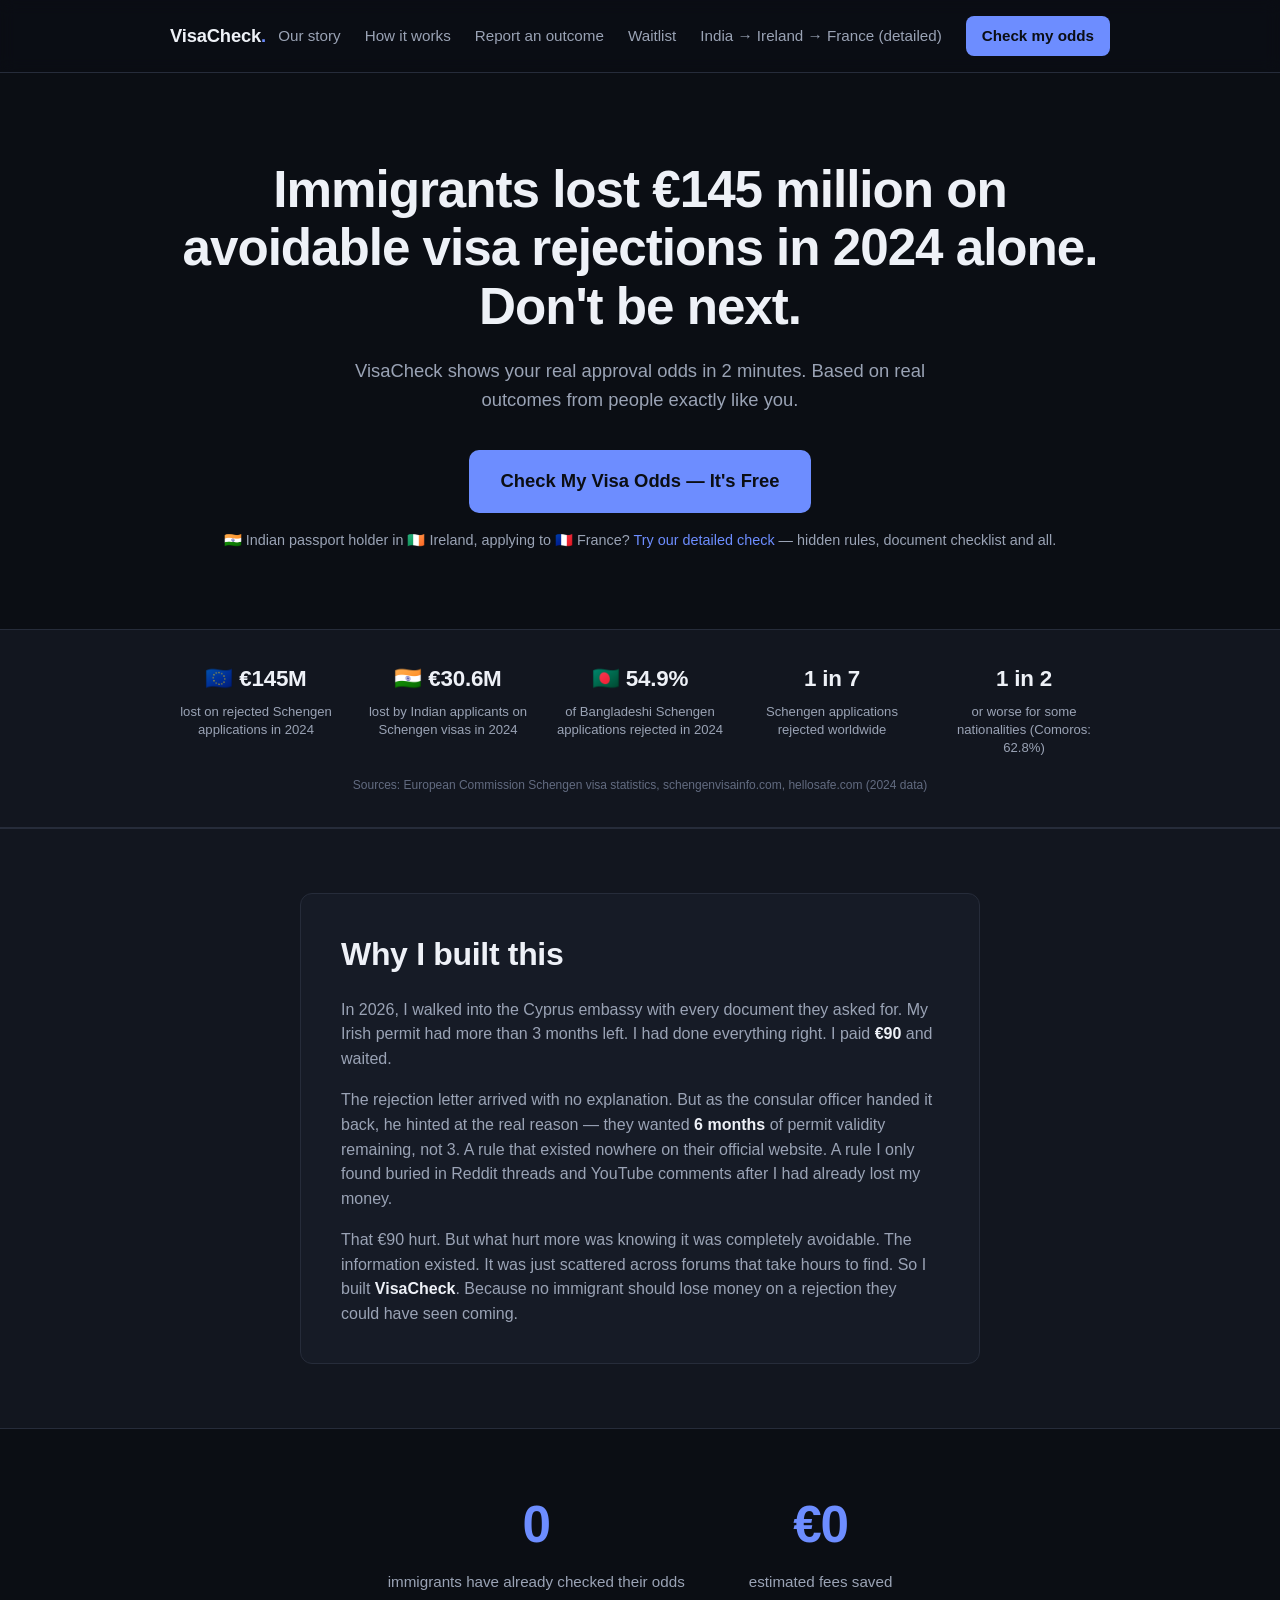
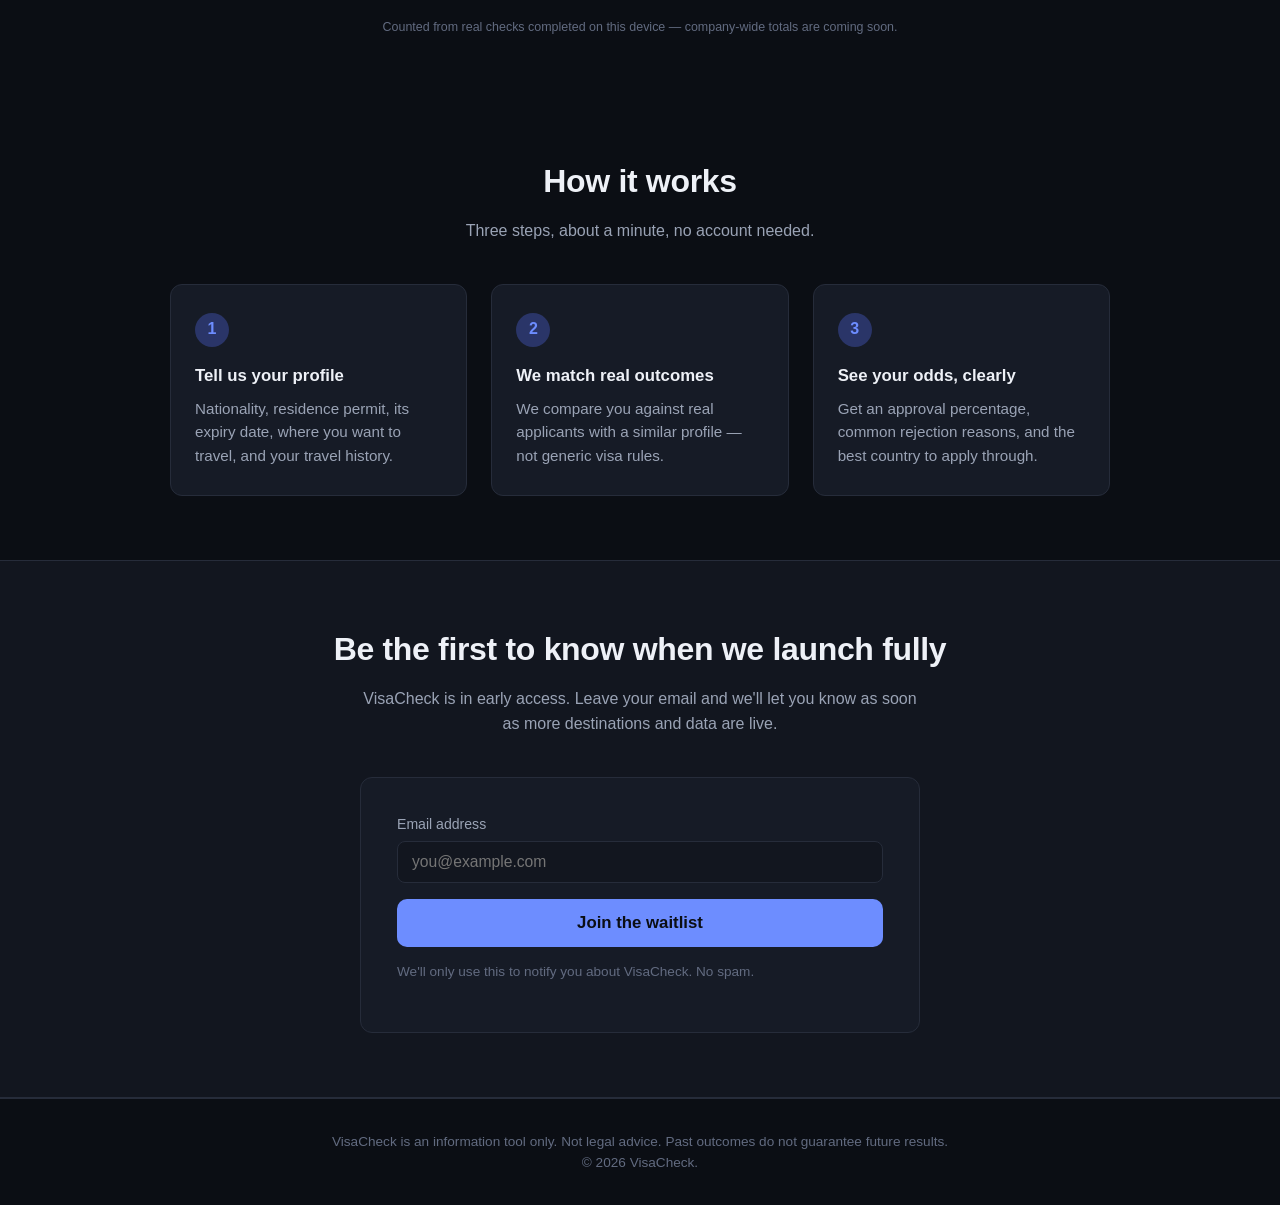
==== index.html @ 18de4dc1 "Initial VisaCheck project Co-Authored-By: Claude Sonnet 4.6 <noreply@anthropic.com>" ====
<!DOCTYPE html>
<html lang="en">
<head>
<meta charset="UTF-8">
<meta name="viewport" content="width=device-width, initial-scale=1.0">
<title>VisaCheck — Know your visa odds before you apply</title>
<meta name="description" content="VisaCheck shows your visa approval odds based on real outcomes from people with a similar profile — before you pay the application fee.">
<link rel="stylesheet" href="css/style.css">
</head>
<body>

<nav class="nav">
  <div class="wrap">
    <a href="index.html" class="brand">VisaCheck<span class="dot">.</span></a>
    <div class="nav-links">
      <a href="#story">Our story</a>
      <a href="#how-it-works">How it works</a>
      <a href="report.html">Report an outcome</a>
      <a href="#waitlist">Waitlist</a>
      <a href="visacheck-v1.html">India → Ireland → France (detailed)</a>
      <a href="check.html" class="btn-nav">Check my odds</a>
    </div>
  </div>
</nav>

<section class="hero">
  <div class="wrap">
    <h1>Immigrants lost €145 million on avoidable visa rejections in 2024 alone.<br>Don't be next.</h1>
    <p class="lede">
      VisaCheck shows your real approval odds in 2 minutes. Based on real outcomes
      from people exactly like you.
    </p>
    <a href="check.html" class="btn-primary btn-large">Check My Visa Odds — It's Free</a>
    <p style="margin-top:16px; font-size:0.9rem; color:var(--text-dim);">
      🇮🇳 Indian passport holder in 🇮🇪 Ireland, applying to 🇫🇷 France?
      <a href="visacheck-v1.html">Try our detailed check</a> — hidden rules, document checklist and all.
    </p>
  </div>
</section>

<section class="stats-bar">
  <div class="wrap">
    <div class="stats-row">
      <div class="stat-item">
        <div class="stat-value">🇪🇺 €145M</div>
        <div class="stat-label">lost on rejected Schengen applications in 2024</div>
      </div>
      <div class="stat-item">
        <div class="stat-value">🇮🇳 €30.6M</div>
        <div class="stat-label">lost by Indian applicants on Schengen visas in 2024</div>
      </div>
      <div class="stat-item">
        <div class="stat-value">🇧🇩 54.9%</div>
        <div class="stat-label">of Bangladeshi Schengen applications rejected in 2024</div>
      </div>
      <div class="stat-item">
        <div class="stat-value">1 in 7</div>
        <div class="stat-label">Schengen applications rejected worldwide</div>
      </div>
      <div class="stat-item">
        <div class="stat-value">1 in 2</div>
        <div class="stat-label">or worse for some nationalities (Comoros: 62.8%)</div>
      </div>
    </div>
    <p class="stats-source">Sources: European Commission Schengen visa statistics, schengenvisainfo.com, hellosafe.com (2024 data)</p>
  </div>
</section>

<section class="alt" id="story">
  <div class="wrap">
    <div class="story">
      <h2>Why I built this</h2>
      <p>
        In 2026, I walked into the Cyprus embassy with every document they asked for.
        My Irish permit had more than 3 months left. I had done everything right. I
        paid <span class="highlight">€90</span> and waited.
      </p>
      <p>
        The rejection letter arrived with no explanation. But as the consular officer
        handed it back, he hinted at the real reason — they wanted
        <span class="highlight">6 months</span> of permit validity remaining, not 3.
        A rule that existed nowhere on their official website. A rule I only found
        buried in Reddit threads and YouTube comments after I had already lost my money.
      </p>
      <p>
        That €90 hurt. But what hurt more was knowing it was completely avoidable.
        The information existed. It was just scattered across forums that take hours
        to find. So I built <span class="highlight">VisaCheck</span>. Because no
        immigrant should lose money on a rejection they could have seen coming.
      </p>
    </div>
  </div>
</section>

<section class="counters">
  <div class="wrap">
    <div class="counters-row">
      <div class="counter-item">
        <div class="counter-value" id="counter-checks">0</div>
        <div class="counter-label">immigrants have already checked their odds</div>
      </div>
      <div class="counter-item">
        <div class="counter-value" id="counter-savings">€0</div>
        <div class="counter-label">estimated fees saved</div>
      </div>
    </div>
    <p class="counters-note">Counted from real checks completed on this device — company-wide totals are coming soon.</p>
  </div>
</section>

<section id="how-it-works">
  <div class="wrap">
    <h2>How it works</h2>
    <p class="section-sub">Three steps, about a minute, no account needed.</p>
    <div class="steps">
      <div class="step">
        <div class="num">1</div>
        <h3>Tell us your profile</h3>
        <p>Nationality, residence permit, its expiry date, where you want to travel, and your travel history.</p>
      </div>
      <div class="step">
        <div class="num">2</div>
        <h3>We match real outcomes</h3>
        <p>We compare you against real applicants with a similar profile — not generic visa rules.</p>
      </div>
      <div class="step">
        <div class="num">3</div>
        <h3>See your odds, clearly</h3>
        <p>Get an approval percentage, common rejection reasons, and the best country to apply through.</p>
      </div>
    </div>
  </div>
</section>

<section class="alt" id="waitlist">
  <div class="wrap">
    <h2>Be the first to know when we launch fully</h2>
    <p class="section-sub">
      VisaCheck is in early access. Leave your email and we'll let you know as soon
      as more destinations and data are live.
    </p>
    <div class="waitlist-card">
      <form id="waitlist-form">
        <div class="form-row">
          <label for="wl-email">Email address</label>
          <input type="email" id="wl-email" name="email" required placeholder="you@example.com">
        </div>
        <button type="submit" class="btn-primary" style="width:100%;">Join the waitlist</button>
        <p class="form-note">We'll only use this to notify you about VisaCheck. No spam.</p>
        <div class="form-success" id="wl-success">You're on the list — thanks! We'll be in touch.</div>
        <div class="form-error" id="wl-error">Something went wrong. Please try again in a moment.</div>
      </form>
    </div>
  </div>
</section>

<footer>
  <div class="wrap">
    VisaCheck is an information tool only. Not legal advice. Past outcomes do not guarantee future results.
    <br>© 2026 VisaCheck.
  </div>
</footer>

<script src="js/waitlist.js"></script>
<script src="js/counters.js"></script>
</body>
</html>
---- css/style.css ----
:root {
  --bg: #0b0e14;
  --bg-elevated: #12161f;
  --bg-card: #161b26;
  --border: #262c3a;
  --text: #eef1f7;
  --text-dim: #9aa3b5;
  --text-faint: #626b80;
  --accent: #6d8dff;
  --accent-dim: #2a3568;
  --green: #34d399;
  --green-bg: rgba(52, 211, 153, 0.12);
  --amber: #fbbf24;
  --amber-bg: rgba(251, 191, 36, 0.12);
  --red: #f87171;
  --red-bg: rgba(248, 113, 113, 0.12);
  --deep-red: #ef4444;
  --deep-red-bg: rgba(239, 68, 68, 0.14);
  --orange: #fb923c;
  --orange-bg: rgba(251, 146, 60, 0.14);
  --radius: 12px;
  --max-width: 980px;
}

* { box-sizing: border-box; }

html { scroll-behavior: smooth; }

body {
  margin: 0;
  background: var(--bg);
  color: var(--text);
  font-family: -apple-system, BlinkMacSystemFont, "Segoe UI", Inter, Roboto, Helvetica, Arial, sans-serif;
  line-height: 1.55;
}

a { color: var(--accent); text-decoration: none; }
a:hover { text-decoration: underline; }

img, svg { max-width: 100%; }

.wrap {
  max-width: var(--max-width);
  margin: 0 auto;
  padding: 0 20px;
}

/* ---------- Nav ---------- */
.nav {
  border-bottom: 1px solid var(--border);
  position: sticky;
  top: 0;
  background: rgba(11, 14, 20, 0.85);
  backdrop-filter: blur(8px);
  z-index: 10;
}
.nav .wrap {
  display: flex;
  align-items: center;
  justify-content: space-between;
  padding-top: 16px;
  padding-bottom: 16px;
}
.brand {
  font-weight: 700;
  font-size: 1.15rem;
  color: var(--text);
  letter-spacing: -0.01em;
}
.brand:hover { text-decoration: none; }
.brand .dot { color: var(--accent); }
.nav-links { display: flex; gap: 24px; align-items: center; }
.nav-links a { color: var(--text-dim); font-size: 0.95rem; }
.nav-links a:hover { color: var(--text); text-decoration: none; }
.btn-nav {
  background: var(--accent);
  color: #0b0e14 !important;
  padding: 8px 16px;
  border-radius: 8px;
  font-weight: 600;
}
.btn-nav:hover { opacity: 0.9; text-decoration: none; }

/* ---------- Hero ---------- */
.hero {
  padding: 88px 0 64px;
  text-align: center;
}
.hero h1 {
  font-size: clamp(2rem, 5vw, 3.2rem);
  line-height: 1.15;
  letter-spacing: -0.02em;
  margin: 0 0 20px;
}
.hero p.lede {
  color: var(--text-dim);
  font-size: 1.15rem;
  max-width: 620px;
  margin: 0 auto 36px;
}
.btn-primary {
  display: inline-block;
  background: var(--accent);
  color: #0b0e14;
  font-weight: 700;
  padding: 14px 28px;
  border-radius: 10px;
  font-size: 1.05rem;
  border: none;
  cursor: pointer;
}
.btn-primary:hover { opacity: 0.92; text-decoration: none; }
.btn-secondary {
  display: inline-block;
  background: transparent;
  color: var(--text);
  font-weight: 600;
  padding: 13px 26px;
  border-radius: 10px;
  font-size: 1.05rem;
  border: 1px solid var(--border);
  cursor: pointer;
}
.btn-secondary:hover { border-color: var(--text-faint); text-decoration: none; }
.btn-large { font-size: 1.15rem; padding: 17px 32px; }

/* ---------- Stats bar ---------- */
.stats-bar {
  padding: 32px 0;
  border-top: 1px solid var(--border);
  border-bottom: 1px solid var(--border);
  background: var(--bg-elevated);
}
.stats-row {
  display: grid;
  grid-template-columns: repeat(5, 1fr);
  gap: 20px;
}
@media (max-width: 900px) {
  .stats-row { grid-template-columns: repeat(2, 1fr); }
}
@media (max-width: 480px) {
  .stats-row { grid-template-columns: 1fr; }
}
.stat-item { text-align: center; }
.stat-value {
  font-size: 1.4rem;
  font-weight: 800;
  letter-spacing: -0.01em;
  margin-bottom: 6px;
}
.stat-label {
  font-size: 0.82rem;
  color: var(--text-dim);
  line-height: 1.35;
}
.stats-source {
  text-align: center;
  font-size: 0.75rem;
  color: var(--text-faint);
  margin: 20px 0 0;
}

/* ---------- Counters ---------- */
.counters { padding: 56px 0; }
.counters-row {
  display: flex;
  justify-content: center;
  gap: 64px;
  flex-wrap: wrap;
  text-align: center;
}
.counter-value {
  font-size: clamp(2.2rem, 6vw, 3.2rem);
  font-weight: 800;
  color: var(--accent);
  letter-spacing: -0.02em;
  font-variant-numeric: tabular-nums;
}
.counter-label {
  color: var(--text-dim);
  font-size: 0.95rem;
  margin-top: 6px;
}
.counters-note {
  text-align: center;
  font-size: 0.78rem;
  color: var(--text-faint);
  margin: 24px 0 0;
}

/* ---------- Sections ---------- */
section { padding: 64px 0; }
section.alt { background: var(--bg-elevated); border-top: 1px solid var(--border); border-bottom: 1px solid var(--border); }
h2 {
  font-size: clamp(1.5rem, 3vw, 2rem);
  letter-spacing: -0.01em;
  margin: 0 0 12px;
  text-align: center;
}
.section-sub {
  text-align: center;
  color: var(--text-dim);
  max-width: 560px;
  margin: 0 auto 40px;
}

/* ---------- Story ---------- */
.story {
  max-width: 680px;
  margin: 0 auto;
  background: var(--bg-card);
  border: 1px solid var(--border);
  border-radius: var(--radius);
  padding: 36px 40px;
}
.story h2 { text-align: left; margin-bottom: 18px; }
.story p { color: var(--text-dim); margin: 0 0 16px; }
.story p:last-child { margin-bottom: 0; }
.story .highlight { color: var(--text); font-weight: 600; }

/* ---------- Steps ---------- */
.steps {
  display: grid;
  grid-template-columns: repeat(3, 1fr);
  gap: 24px;
}
@media (max-width: 720px) {
  .steps { grid-template-columns: 1fr; }
}
.step {
  background: var(--bg-card);
  border: 1px solid var(--border);
  border-radius: var(--radius);
  padding: 28px 24px;
}
.step .num {
  display: inline-flex;
  align-items: center;
  justify-content: center;
  width: 34px;
  height: 34px;
  border-radius: 50%;
  background: var(--accent-dim);
  color: var(--accent);
  font-weight: 700;
  margin-bottom: 16px;
}
.step h3 { margin: 0 0 8px; font-size: 1.05rem; }
.step p { margin: 0; color: var(--text-dim); font-size: 0.95rem; }

/* ---------- Waitlist ---------- */
.waitlist-card {
  max-width: 560px;
  margin: 0 auto;
  background: var(--bg-card);
  border: 1px solid var(--border);
  border-radius: var(--radius);
  padding: 36px;
}
.form-row { margin-bottom: 16px; }
.form-row label {
  display: block;
  font-size: 0.88rem;
  color: var(--text-dim);
  margin-bottom: 6px;
}
input, select, textarea {
  width: 100%;
  background: var(--bg-elevated);
  border: 1px solid var(--border);
  color: var(--text);
  padding: 11px 14px;
  border-radius: 8px;
  font-size: 0.98rem;
  font-family: inherit;
}
input:focus, select:focus, textarea:focus {
  outline: none;
  border-color: var(--accent);
}
.two-col {
  display: grid;
  grid-template-columns: 1fr 1fr;
  gap: 16px;
}
@media (max-width: 560px) {
  .two-col { grid-template-columns: 1fr; }
}
.form-note { font-size: 0.85rem; color: var(--text-faint); margin-top: 14px; }
.form-success {
  display: none;
  background: var(--green-bg);
  color: var(--green);
  padding: 14px 16px;
  border-radius: 8px;
  margin-top: 16px;
  font-size: 0.95rem;
}
.form-error {
  display: none;
  background: var(--red-bg);
  color: var(--red);
  padding: 14px 16px;
  border-radius: 8px;
  margin-top: 16px;
  font-size: 0.95rem;
}

/* ---------- Checker form ---------- */
.checker-card {
  max-width: 680px;
  margin: 0 auto;
  background: var(--bg-card);
  border: 1px solid var(--border);
  border-radius: var(--radius);
  padding: 36px;
}
fieldset { border: none; margin: 0 0 22px; padding: 0; }
legend { font-weight: 600; margin-bottom: 10px; padding: 0; }
.checkbox-grid {
  display: grid;
  grid-template-columns: repeat(3, 1fr);
  gap: 10px;
}
@media (max-width: 560px) {
  .checkbox-grid { grid-template-columns: repeat(2, 1fr); }
}
.checkbox-item {
  display: flex;
  align-items: center;
  gap: 8px;
  background: var(--bg-elevated);
  border: 1px solid var(--border);
  border-radius: 8px;
  padding: 10px 12px;
  font-size: 0.92rem;
}
.checkbox-item input { width: auto; }
.radio-row { display: flex; gap: 20px; }
.radio-item { display: flex; align-items: center; gap: 8px; }
.radio-item input { width: auto; }

/* ---------- Results ---------- */
#results { display: none; margin-top: 40px; }

.no-data-text { color: var(--text-dim); margin: 0; }

/* ---------- Visa Verdict card ---------- */
.verdict-card {
  border-radius: 20px;
  padding: 40px 28px;
  text-align: center;
  margin-bottom: 16px;
  color: #ffffff;
  box-shadow: 0 20px 60px -20px rgba(0, 0, 0, 0.5);
}
.verdict-card.theme-deepred { background: linear-gradient(160deg, #b91c1c, #450a0a); }
.verdict-card.theme-orange { background: linear-gradient(160deg, #ea580c, #7c2d12); }
.verdict-card.theme-amber { background: linear-gradient(160deg, #ca8a04, #713f12); }
.verdict-card.theme-green { background: linear-gradient(160deg, #16a34a, #14532d); }

.verdict-kicker {
  font-size: 0.78rem;
  font-weight: 700;
  letter-spacing: 0.18em;
  text-transform: uppercase;
  opacity: 0.75;
  margin-bottom: 14px;
}
.verdict-profile {
  font-size: 0.95rem;
  font-weight: 600;
  opacity: 0.92;
  margin-bottom: 22px;
}
.verdict-odds-label {
  font-size: 0.8rem;
  font-weight: 700;
  letter-spacing: 0.12em;
  text-transform: uppercase;
  opacity: 0.75;
  margin-bottom: 4px;
}
.verdict-pct {
  font-size: clamp(4.5rem, 24vw, 8rem);
  font-weight: 900;
  line-height: 1;
  letter-spacing: -0.03em;
  margin-bottom: 18px;
}
.verdict-message {
  font-size: 1.05rem;
  font-weight: 600;
  max-width: 420px;
  margin: 0 auto 20px;
  line-height: 1.4;
}
.verdict-sample {
  font-size: 0.85rem;
  opacity: 0.85;
  margin-bottom: 24px;
}
.verdict-footer {
  display: flex;
  justify-content: center;
  align-items: baseline;
  gap: 10px;
  padding-top: 20px;
  border-top: 1px solid rgba(255, 255, 255, 0.25);
  font-size: 0.85rem;
}
.verdict-logo { font-weight: 800; }
.verdict-logo .dot { opacity: 0.8; }
.verdict-tagline { opacity: 0.8; }

.btn-share {
  display: block;
  width: 100%;
  background: var(--accent);
  color: #0b0e14;
  font-weight: 700;
  font-size: 1.05rem;
  padding: 15px 20px;
  border-radius: 10px;
  border: none;
  cursor: pointer;
  margin-bottom: 20px;
}
.btn-share:hover { opacity: 0.92; }
.share-status {
  text-align: center;
  font-size: 0.88rem;
  color: var(--text-dim);
  margin: -10px 0 20px;
}

/* ---------- Next steps ---------- */
#next-steps-body ul { margin: 0 0 14px; padding-left: 20px; color: var(--text-dim); }
#next-steps-body li { margin-bottom: 8px; }
#next-steps-body a.next-step-link {
  display: block;
  padding: 12px 16px;
  background: var(--bg-elevated);
  border: 1px solid var(--border);
  border-radius: 8px;
  margin-bottom: 10px;
  color: var(--text);
  font-weight: 600;
  font-size: 0.92rem;
}
#next-steps-body a.next-step-link:hover { border-color: var(--accent); text-decoration: none; }
.expandable {
  margin-bottom: 10px;
}
.expandable summary {
  cursor: pointer;
  padding: 12px 16px;
  background: var(--bg-elevated);
  border: 1px solid var(--border);
  border-radius: 8px;
  font-weight: 600;
  font-size: 0.92rem;
}
.expandable[open] summary { border-radius: 8px 8px 0 0; }
.expandable-body {
  padding: 14px 16px;
  border: 1px solid var(--border);
  border-top: none;
  border-radius: 0 0 8px 8px;
  color: var(--text-dim);
  font-size: 0.9rem;
}
.expandable-body ul { margin: 0; padding-left: 18px; }
.expandable-body li { margin-bottom: 6px; }

/* ---------- Outcome capture ---------- */
.outcome-buttons { display: flex; flex-direction: column; gap: 10px; }
.btn-outcome {
  padding: 14px 18px;
  border-radius: 10px;
  font-weight: 700;
  font-size: 0.95rem;
  cursor: pointer;
  border: 1px solid var(--border);
  background: var(--bg-elevated);
  color: var(--text);
}
.btn-outcome-approved:hover { border-color: var(--green); color: var(--green); }
.btn-outcome-rejected:hover { border-color: var(--red); color: var(--red); }
.outcome-thanks {
  background: var(--green-bg);
  color: var(--green);
  padding: 14px 16px;
  border-radius: 8px;
  font-size: 0.92rem;
  margin-top: 4px;
}

.info-card {
  background: var(--bg-card);
  border: 1px solid var(--border);
  border-radius: var(--radius);
  padding: 26px 28px;
  margin-bottom: 20px;
}
.info-card h3 { margin: 0 0 14px; font-size: 1rem; }
.info-card ul { margin: 0; padding-left: 20px; color: var(--text-dim); }
.info-card li { margin-bottom: 8px; }
.info-card li:last-child { margin-bottom: 0; }
.embassy-row {
  display: flex;
  justify-content: space-between;
  align-items: center;
  padding: 10px 0;
  border-bottom: 1px solid var(--border);
}
.embassy-row:last-child { border-bottom: none; }
.embassy-rate { font-weight: 700; }

.disclaimer {
  font-size: 0.85rem;
  color: var(--text-faint);
  background: var(--bg-elevated);
  border: 1px solid var(--border);
  border-radius: 8px;
  padding: 16px 18px;
  margin-top: 8px;
}

.low-sample-warning {
  background: var(--amber-bg);
  color: var(--amber);
  border-radius: 8px;
  padding: 12px 16px;
  font-size: 0.9rem;
  margin-bottom: 20px;
}

.permit-validity-warning {
  background: #fff0f0;
  color: #b91c1c;
  border: 1.5px solid #fca5a5;
  border-radius: 8px;
  padding: 14px 16px;
  font-size: 0.92rem;
  line-height: 1.5;
  margin-bottom: 20px;
}

/* ---------- Footer ---------- */
footer {
  border-top: 1px solid var(--border);
  padding: 32px 0;
  text-align: center;
  color: var(--text-faint);
  font-size: 0.85rem;
}
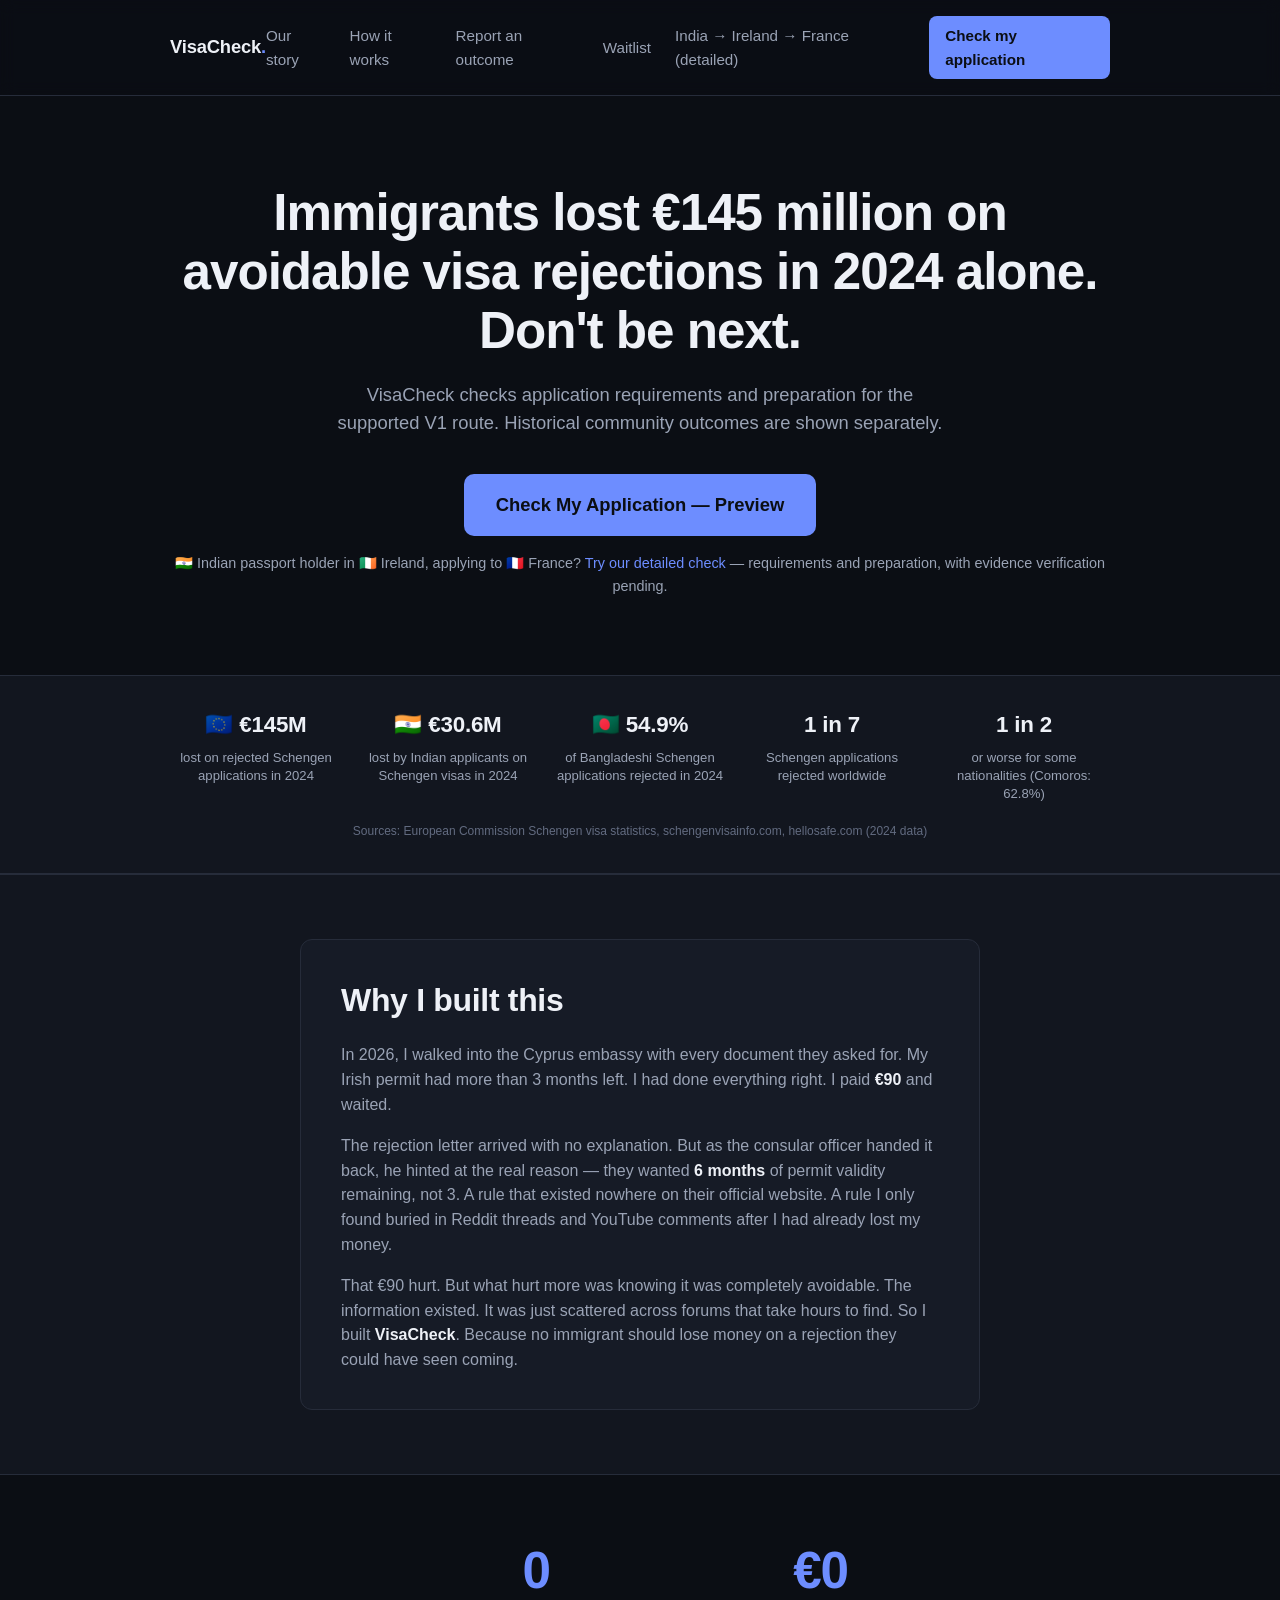
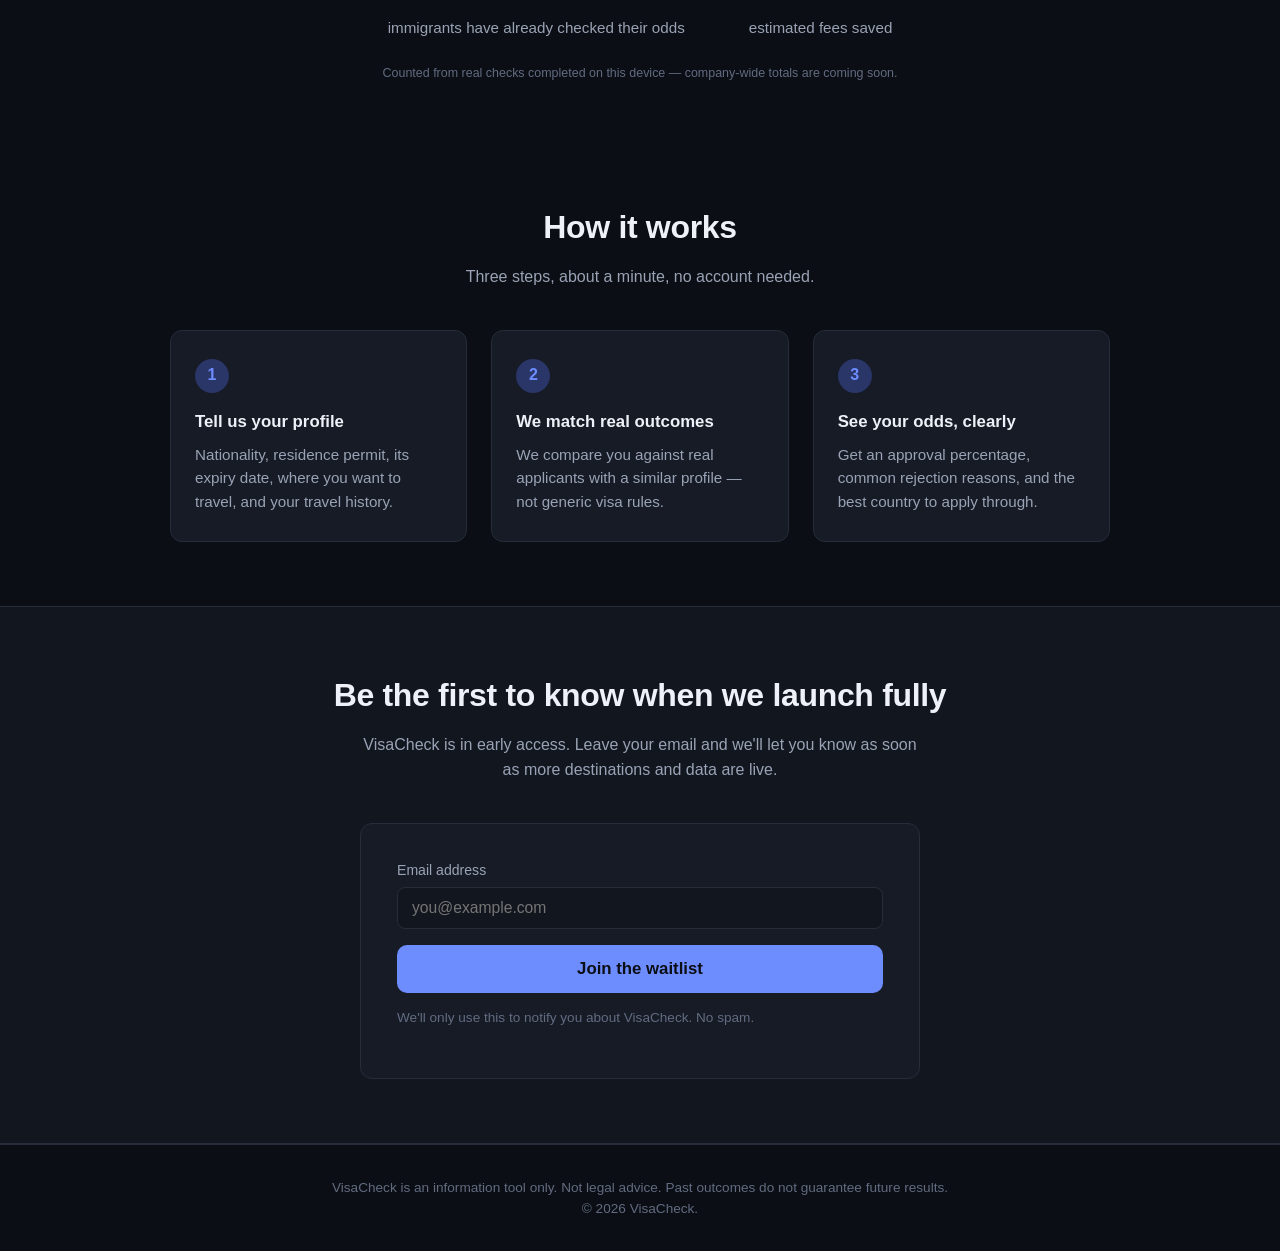
==== commit 1a3bfaba: "feat: build France tourism VisaCheck V1 preview" ====
--- a/index.html
+++ b/index.html
@@ -17,8 +17,8 @@
       <a href="#how-it-works">How it works</a>
       <a href="report.html">Report an outcome</a>
       <a href="#waitlist">Waitlist</a>
-      <a href="visacheck-v1.html">India → Ireland → France (detailed)</a>
-      <a href="check.html" class="btn-nav">Check my odds</a>
+      <a href="check.html">India → Ireland → France (detailed)</a>
+      <a href="check.html" class="btn-nav">Check my application</a>
     </div>
   </div>
 </nav>
@@ -27,13 +27,13 @@
   <div class="wrap">
     <h1>Immigrants lost €145 million on avoidable visa rejections in 2024 alone.<br>Don't be next.</h1>
     <p class="lede">
-      VisaCheck shows your real approval odds in 2 minutes. Based on real outcomes
-      from people exactly like you.
+      VisaCheck checks application requirements and preparation for the supported V1 route.
+      Historical community outcomes are shown separately.
     </p>
-    <a href="check.html" class="btn-primary btn-large">Check My Visa Odds — It's Free</a>
+    <a href="check.html" class="btn-primary btn-large">Check My Application — Preview</a>
     <p style="margin-top:16px; font-size:0.9rem; color:var(--text-dim);">
       🇮🇳 Indian passport holder in 🇮🇪 Ireland, applying to 🇫🇷 France?
-      <a href="visacheck-v1.html">Try our detailed check</a> — hidden rules, document checklist and all.
+      <a href="check.html">Try our detailed check</a> — requirements and preparation, with evidence verification pending.
     </p>
   </div>
 </section>
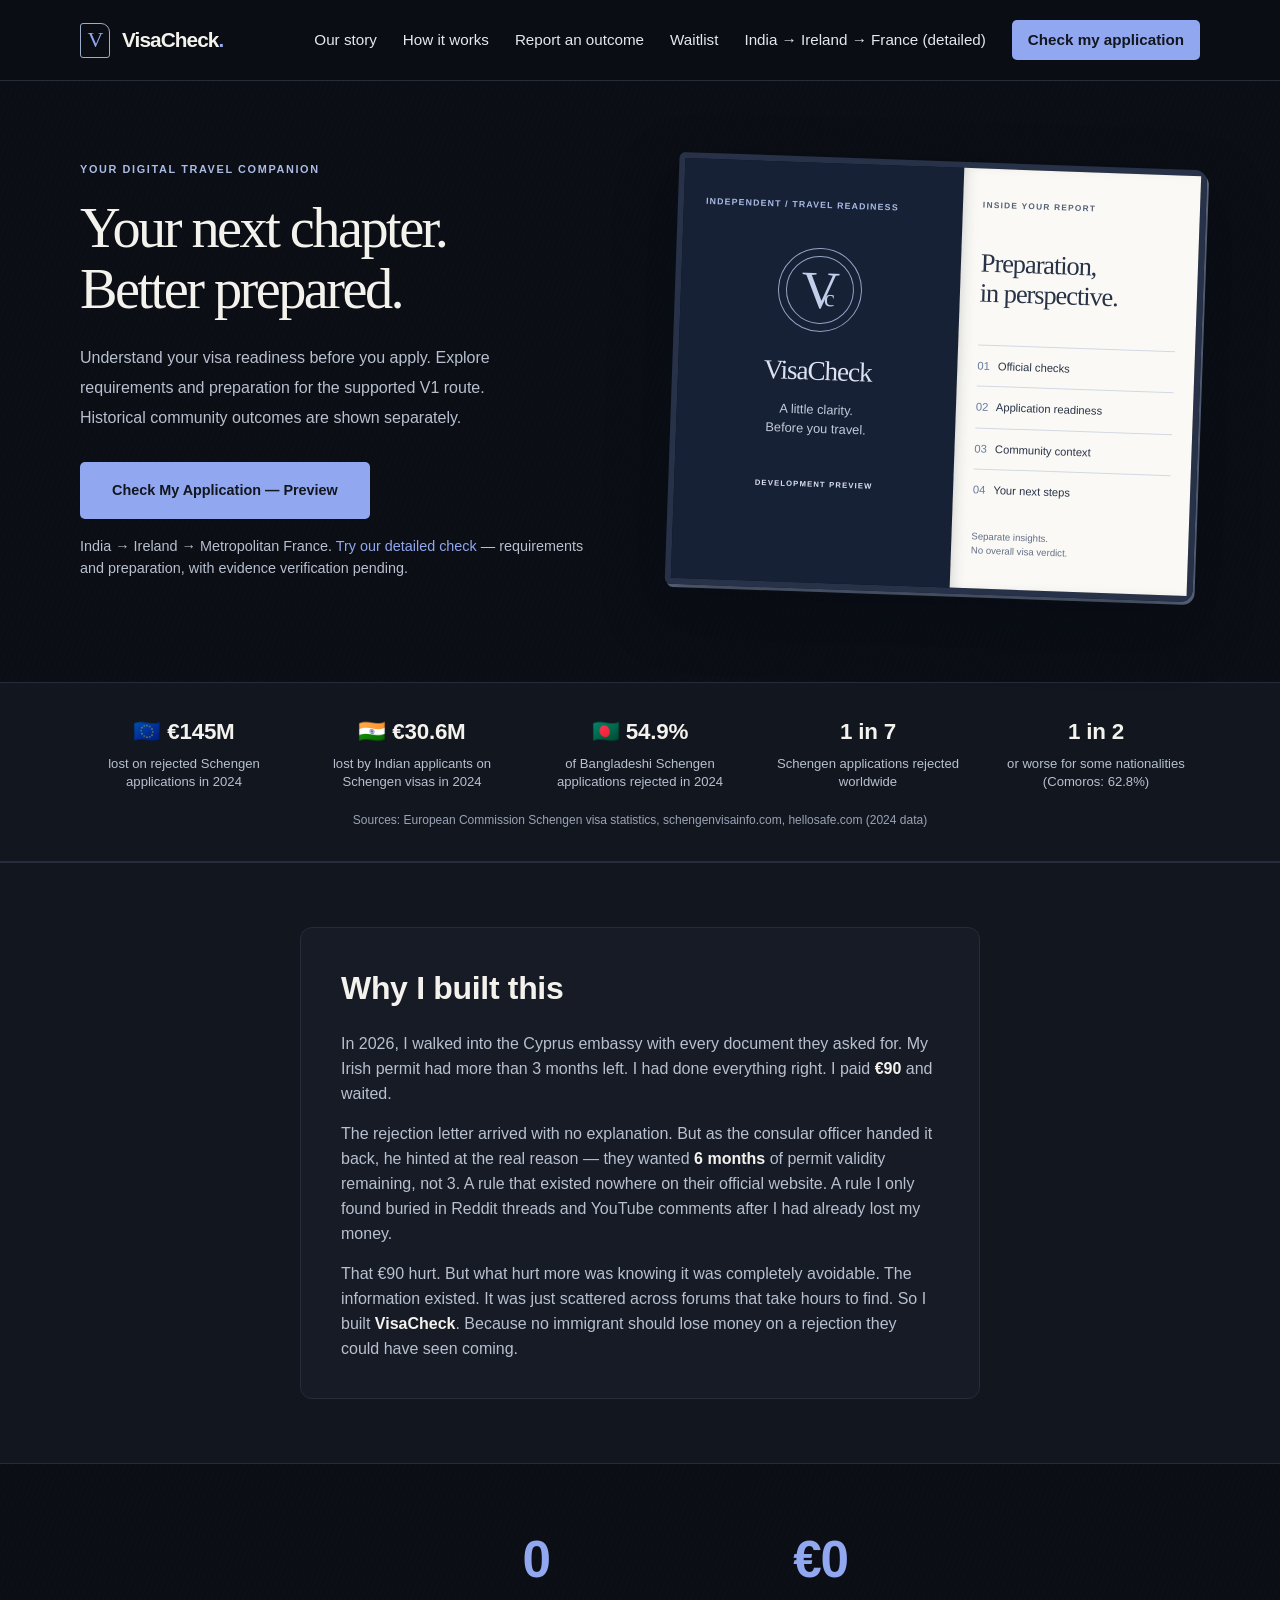
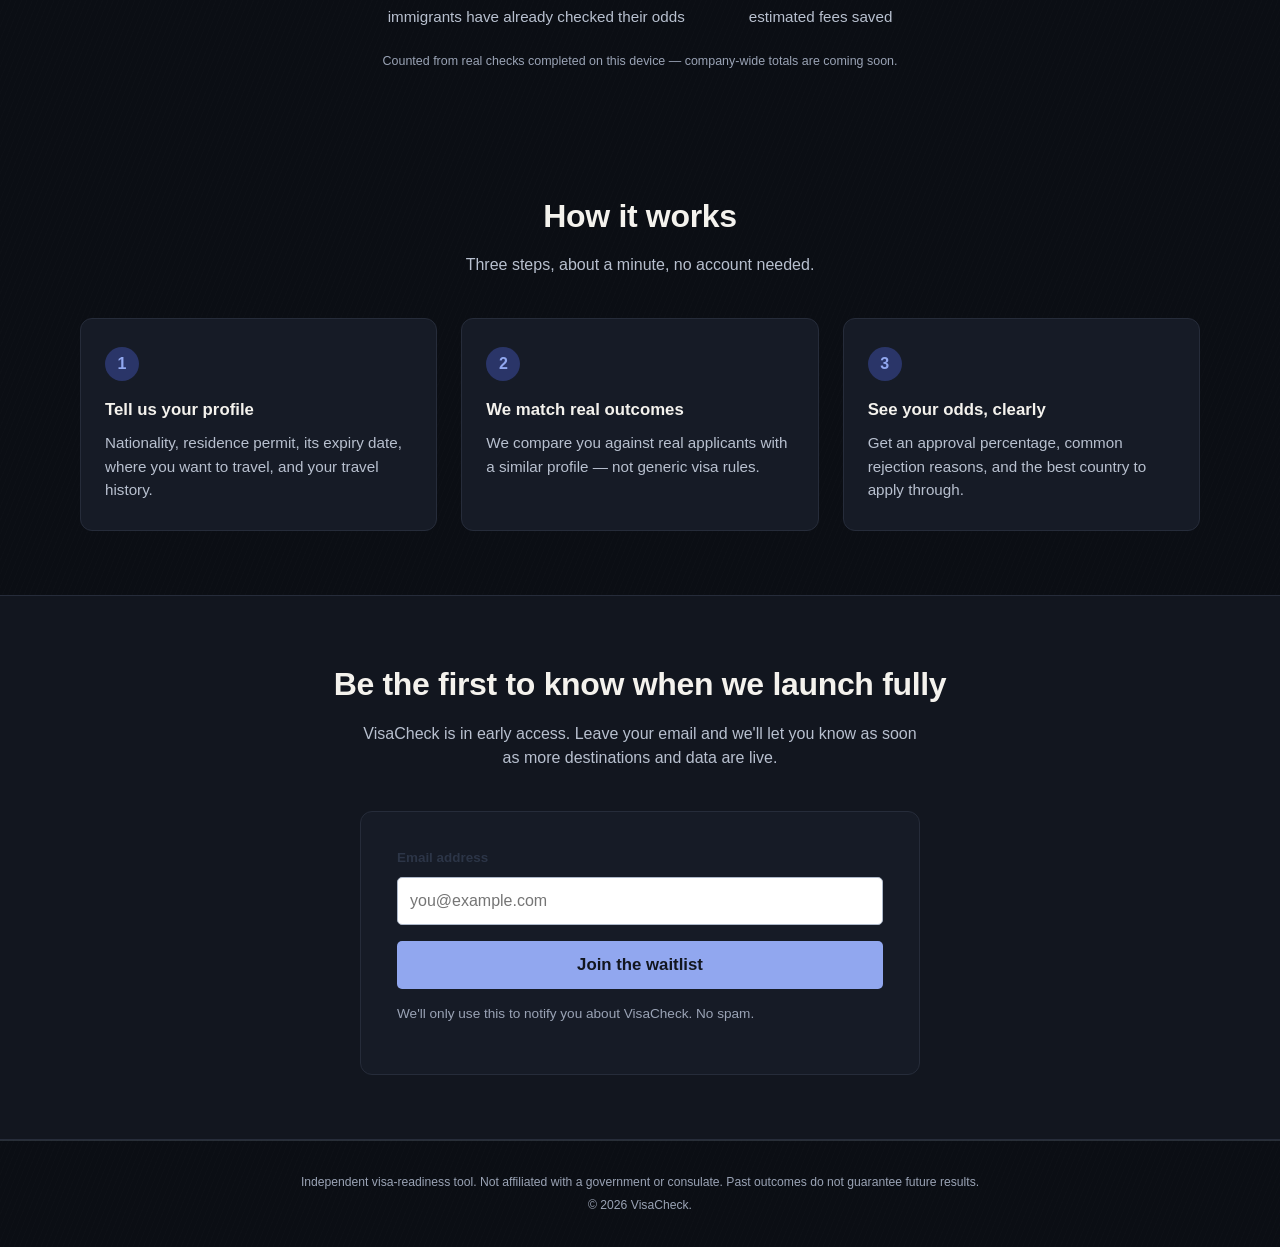
==== commit 1d317abf: "feat: build configurable VisaCheck France V1 assessment flow" ====
--- a/index.html
+++ b/index.html
@@ -3,15 +3,16 @@
 <head>
 <meta charset="UTF-8">
 <meta name="viewport" content="width=device-width, initial-scale=1.0">
-<title>VisaCheck — Know your visa odds before you apply</title>
-<meta name="description" content="VisaCheck shows your visa approval odds based on real outcomes from people with a similar profile — before you pay the application fee.">
+<title>VisaCheck — Understand your visa readiness</title>
+<meta name="description" content="Understand your visa readiness before you apply. Explore VisaCheck's independent development preview for requirements, preparation and separate community context.">
 <link rel="stylesheet" href="css/style.css">
+<link rel="stylesheet" href="css/passport-experiment.css">
 </head>
-<body>
+<body class="passport-experiment passport-home">
 
 <nav class="nav">
   <div class="wrap">
-    <a href="index.html" class="brand">VisaCheck<span class="dot">.</span></a>
+    <a href="index.html" class="brand"><span class="brand-mark" aria-hidden="true">V</span>VisaCheck<span class="dot">.</span></a>
     <div class="nav-links">
       <a href="#story">Our story</a>
       <a href="#how-it-works">How it works</a>
@@ -24,17 +25,18 @@
 </nav>
 
 <section class="hero">
-  <div class="wrap">
-    <h1>Immigrants lost €145 million on avoidable visa rejections in 2024 alone.<br>Don't be next.</h1>
+  <div class="wrap home-intro">
+    <div class="home-copy"><p class="eyebrow">Your digital travel companion</p><h1>Your next chapter.<br>Better prepared.</h1>
     <p class="lede">
-      VisaCheck checks application requirements and preparation for the supported V1 route.
+      Understand your visa readiness before you apply. Explore requirements and preparation for the supported V1 route.
       Historical community outcomes are shown separately.
     </p>
     <a href="check.html" class="btn-primary btn-large">Check My Application — Preview</a>
     <p style="margin-top:16px; font-size:0.9rem; color:var(--text-dim);">
-      🇮🇳 Indian passport holder in 🇮🇪 Ireland, applying to 🇫🇷 France?
+      India → Ireland → Metropolitan France.
       <a href="check.html">Try our detailed check</a> — requirements and preparation, with evidence verification pending.
-    </p>
+    </p></div>
+    <div class="home-book" aria-label="VisaCheck independent travel-readiness preview"><div class="home-book-cover"><span class="eyebrow">Independent / travel readiness</span><span class="book-monogram" aria-hidden="true">V<span>c</span></span><h2>VisaCheck</h2><p>A little clarity.<br>Before you travel.</p><span class="cover-edition">DEVELOPMENT PREVIEW</span></div><div class="home-book-page"><p class="eyebrow">Inside your report</p><h3>Preparation,<br>in perspective.</h3><p><span>01</span> Official checks</p><p><span>02</span> Application readiness</p><p><span>03</span> Community context</p><p><span>04</span> Your next steps</p><small>Separate insights.<br>No overall visa verdict.</small></div></div>
   </div>
 </section>
 
@@ -156,7 +158,7 @@
 
 <footer>
   <div class="wrap">
-    VisaCheck is an information tool only. Not legal advice. Past outcomes do not guarantee future results.
+    Independent visa-readiness tool. Not affiliated with a government or consulate. Past outcomes do not guarantee future results.
     <br>© 2026 VisaCheck.
   </div>
 </footer>
--- a/css/passport-experiment.css
+++ b/css/passport-experiment.css
@@ -0,0 +1,221 @@
+/* Uncommitted visual experiment. No questionnaire or assessment logic lives here. */
+.passport-experiment {
+  --bg: #0b0e14;
+  --bg-elevated: #12161f;
+  --bg-card: #161b26;
+  --text: #f4f2ed;
+  --text-dim: #b8c0cf;
+  --text-faint: #9aa3b5;
+  --border: #262c3a;
+  --accent: #91a7ef;
+  --max-width: 1160px;
+  background-color: var(--bg);
+  background-image: repeating-linear-gradient(112deg, transparent 0 4px, #ffffff02 4px 5px);
+  font-family: -apple-system, BlinkMacSystemFont, "Segoe UI", sans-serif;
+  -webkit-font-smoothing: antialiased;
+}
+.passport-experiment .nav { background: #0b0e14f5; border-color: #94a3b838; }
+.passport-experiment .nav .wrap { min-height: 80px; }
+.passport-experiment .brand { display: inline-flex; align-items: center; font-size: 1.3rem; letter-spacing: -.045em; }
+.brand-mark { display: inline-grid; place-items: center; width: 30px; height: 35px; border: 1px solid #9eabc9; border-radius: 3px 9px 3px 3px; color: #91a7ef; margin-right: 12px; font: 22px Georgia, serif; }
+.passport-experiment .nav-links { gap: 26px; }
+.passport-experiment .nav-links a { color: #e4e8f0; }
+.preview-tag, .eyebrow, .page-edition, .cover-edition { font-size: .68rem; font-weight: 650; letter-spacing: .15em; text-transform: uppercase; }
+.preview-tag { border: 1px solid #a6b2cd66; border-radius: 4px; padding: 5px 8px; color: #d1d7e3; }
+.passport-experiment .btn-nav, .passport-experiment .btn-primary { background: #91a7ef; color: #12161f !important; border-radius: 5px; }
+.passport-experiment :focus-visible { outline: 3px solid #6d8dff; outline-offset: 4px; }
+.skip-link { position: fixed; top: -100px; left: 20px; z-index: 30; padding: 12px; background: white; color: #25304a; }
+.skip-link:focus { top: 8px; }
+.passport-experiment .v1-checker { padding-top: 44px; padding-bottom: 64px; }
+.checker-intro { text-align: center; margin-bottom: 28px; }
+.eyebrow { color: #aabce6; margin: 0 0 20px; }
+.checker-intro h1, .passport-home .hero h1 { font: 400 clamp(2.6rem, 5vw, 4.4rem)/1.08 Georgia, "Times New Roman", serif; letter-spacing: -.045em; margin: 0 0 18px; }
+.intro-lede { color: #b8c0cf; font-size: 1.02rem; }
+.passport-experiment .preview-notice { color: #c6cedf; font-size: .78rem; text-align: center; border: 0; background: #ffffff08; border-radius: 4px; padding: 11px 18px; margin: 0 0 25px; }
+.passport-book { display: grid; grid-template-columns: .78fr 1.22fr; border: 9px solid #1c2435; border-radius: 10px 18px 18px 10px; box-shadow: 0 28px 65px #05091455, 2px 2px 0 #535f77; overflow: hidden; animation: book-arrive .35s ease-out; align-items: stretch; }
+.book-intro, .questionnaire-page, .report-cover, .report-section {
+  --text: #222b3c;
+  --text-dim: #526074;
+  --text-faint: #647083;
+  --accent: #405990;
+  --border: #d9dde5;
+  --green: #196044;
+  --amber: #805616;
+  --red: #a23932;
+  --bg-elevated: #fff;
+  --bg-card: #fff;
+  color: var(--text);
+}
+.book-intro { padding: 48px 40px 34px; background: #f0efe9; position: relative; display: flex; flex-direction: column; border-right: 1px solid #d1d3d8; }
+.book-intro::after { content: ""; position: absolute; right: 0; top: 0; bottom: 0; width: 18px; background: linear-gradient(90deg, transparent, #15203310); pointer-events: none; }
+.book-intro .eyebrow, .questionnaire-page .eyebrow, .report-cover .report-kicker { color: #626e83; }
+.book-imprint { position: relative; }
+.book-monogram { display: block; width: 92px; height: 92px; border: 1px solid #99a3b4; outline: 1px solid #99a3b4; outline-offset: 7px; border-radius: 50%; font: 70px/90px Georgia, serif; text-align: center; margin: 64px 0 36px 9px; color: #546176; position: relative; }
+.book-monogram span { font-size: 28px; position: absolute; left: 51px; top: 10px; }
+.book-intro h2 { font: 400 2.45rem/1.14 Georgia, serif; letter-spacing: -.04em; text-align: left; margin: 0 0 22px; }
+.book-imprint > p { max-width: 255px; color: #566174; font-size: .95rem; line-height: 1.7; }
+.book-route { margin-top: 66px; padding-top: 23px; border-top: 1px solid #cfd4de; }
+.book-route p { font-size: .88rem; font-weight: 650; margin: 9px 0 16px; }
+.book-route p span { color: #78869d; padding: 0 5px; }
+.book-route small, .book-footnote { color: #5f6c80; font-size: .78rem; line-height: 1.7; }
+.book-footnote { margin-top: auto; padding-top: 40px; }
+.questionnaire-page { background: #fcfcf8; padding: 34px 42px 38px; box-shadow: inset 8px 0 18px -18px #152036; min-width: 0; }
+.page-heading { display: flex; justify-content: space-between; align-items: center; padding-bottom: 17px; border-bottom: 1px solid #d6dae3; margin-bottom: 28px; gap: 12px; }
+.page-heading .eyebrow { margin: 0; }
+.page-edition { font-size: .59rem; color: #69768d; letter-spacing: .07em; }
+.questionnaire-page > h2 { font: 400 1.85rem/1.2 Georgia, serif; text-align: left; letter-spacing: -.03em; }
+.questionnaire-note { font-size: .84rem; color: #5c687d; line-height: 1.7; margin-bottom: 24px; }
+.passport-experiment .checker-card { padding: 0; max-width: none; border: 0; border-radius: 0; background: transparent; }
+.passport-experiment #form-sections { counter-reset: form-section; }
+.passport-experiment .form-section { counter-increment: form-section; padding: 7px 0; border-color: #d6dce6; }
+.passport-experiment .form-section summary { display: flex; align-items: center; gap: 11px; list-style: none; padding: 15px 0; font-size: .94rem; font-weight: 650; min-height: 52px; }
+.passport-experiment .form-section summary::-webkit-details-marker { display: none; }
+.passport-experiment .form-section summary::before { content: counter(form-section, decimal-leading-zero); font: 500 .68rem monospace; color: #61708a; }
+.passport-experiment .form-section summary::after { content: "+"; margin-left: auto; font-size: 1.25rem; font-weight: 400; color: #546b9e; }
+.passport-experiment .form-section[open] summary::after { content: "−"; }
+.passport-experiment .form-row label { color: #2c3547; font-size: .84rem; font-weight: 550; margin-bottom: 8px; }
+.passport-experiment .form-section .form-row { margin: 12px 0 22px; }
+.passport-experiment input, .passport-experiment select, .passport-experiment textarea { min-height: 48px; border: 1px solid #aeb8c9; border-radius: 5px; background-color: #fff; color: #283248; font-size: 16px; padding: 12px; color-scheme: light; }
+.passport-experiment .form-section input:focus, .passport-experiment .form-section select:focus { border-color: #6d8dff; }
+.passport-experiment .field-help { color: #5c697c; font-size: .76rem; line-height: 1.65; }
+.passport-experiment .form-actions { margin-top: 30px; gap: 14px; align-items: center; }
+.passport-experiment button { font-family: inherit; min-height: 46px; border-radius: 5px; }
+.passport-experiment .form-actions .btn-primary { background: #445d9e; color: #fff !important; font-size: .88rem; padding: 15px 22px; flex: 1; }
+.passport-experiment .form-actions .btn-primary span { margin-left: 18px; }
+.passport-experiment button:not(.btn-primary) { border: 1px solid #aebbd3; color: #374f87; background: #f2f4f9; padding: 10px 16px; }
+.passport-experiment button:disabled { opacity: .65; cursor: wait; }
+.passport-experiment .stay-row { padding: 15px; background: #f2f4f8; border-color: #cdd5e0; }
+.passport-experiment #form-status { text-align: center; padding: 12px; font-size: .9rem; color: #c6cedf; }
+.passport-experiment #results { background: #192235; padding: 22px; border-radius: 12px; box-shadow: 0 30px 70px #05091466; scroll-margin-top: 100px; }
+/* Keep the visibility fix independent of the experimental paper layout. */
+.passport-experiment .v1-checker #results:not([hidden]) { display: block; }
+.passport-experiment [hidden] { display: none !important; }
+.passport-experiment .report-cover, .passport-experiment .report-section { background: #fff; margin: 0 0 18px; padding: 42px 48px; border: 1px solid #e5e6e9; border-radius: 3px; box-shadow: 0 3px 0 #d9dce3, 0 9px 18px #101a2d26; overflow-wrap: anywhere; }
+.passport-experiment #results > :last-child { margin-bottom: 0; }
+.report-kicker { font-size: .67rem; text-transform: uppercase; letter-spacing: .18em; margin: 0 0 16px; }
+.report-cover h2 { font: 400 clamp(2rem, 4vw, 3rem)/1.12 Georgia, serif; text-align: left; color: #1c2535; margin: 0 0 16px; letter-spacing: -.045em; }
+.report-cover > p { font-size: .8rem; color: #5d697c; }
+.report-metadata { display: grid; grid-template-columns: repeat(4, minmax(0, 1fr)); gap: 18px; border-top: 1px solid #d2d8e2; border-bottom: 1px solid #d2d8e2; padding: 23px 0; margin: 26px 0; }
+.report-metadata > div { min-width: 0; }
+.report-metadata dt { color: #647189; font-size: .65rem; text-transform: uppercase; letter-spacing: .09em; margin-bottom: 7px; }
+.report-metadata dd { margin: 0; font-size: .9rem; font-weight: 600; }
+.score-summary { display: grid; grid-template-columns: 230px minmax(0, 1fr); column-gap: 38px; align-items: center; padding: 10px 0 5px; }
+.score-summary > h3 { grid-column: 1 / -1; font-size: .66rem; letter-spacing: .14em; text-transform: uppercase; color: #626f85; margin: 0 0 18px; }
+.score-stamp { display: flex; flex-direction: column; align-items: center; justify-content: center; border: 2px solid currentColor; outline: 1px solid currentColor; outline-offset: -7px; border-radius: 5px; padding: 25px 16px; transform: rotate(-2deg); text-align: center; min-height: 166px; position: relative; background-image: repeating-linear-gradient(22deg, transparent 0 6px, #ffffff65 6px 7px); }
+.stamp-green { color: #236143; background-color: #f0f7ec; }
+.stamp-amber { color: #80580f; background-color: #fff8e3; }
+.stamp-red { color: #a23c34; background-color: #fff2ed; }
+.stamp-unavailable { color: #606c80; background-color: #f3f4f6; transform: none; }
+.stamp-label { font-size: .72rem; letter-spacing: .1em; font-weight: 800; }
+.stamp-value { font: 600 2.6rem/1.3 Georgia, serif; margin: 8px 0 4px; letter-spacing: -.04em; }
+.stamp-caption { font-size: .67rem; font-weight: 600; text-transform: uppercase; letter-spacing: .08em; }
+.score-explanation { color: #57667c; font-size: .88rem; line-height: 1.75; }
+.score-explanation p { margin: 0 0 12px; }
+.official-alert { padding: 18px 22px; border: 1px solid #b24b40; border-left: 5px solid #a33c33; background: #fff5f1; color: #822d28; margin: 24px 0; }
+.official-alert h3 { font-size: 1rem; margin: 0 0 9px; }
+.official-alert ul { padding-left: 20px; margin: 0; }
+.official-alert li { font-size: .88rem; padding: 5px 0; }
+.passport-experiment .report-section h3 { margin: 0 0 24px; padding-bottom: 17px; border-bottom: 1px solid #d8dde5; font-size: 1.03rem; font-weight: 650; letter-spacing: -.015em; }
+.passport-experiment .report-section p { font-size: .9rem; line-height: 1.75; }
+.passport-experiment .report-section > h4 { text-transform: uppercase; letter-spacing: .09em; color: #586b8b; font-size: .73rem; padding-top: 13px; }
+.passport-experiment .result-row { padding: 20px 0; border-color: #dce1e8; }
+.passport-experiment .result-row h4 { font-size: .95rem; font-weight: 600; }
+.passport-experiment .status { font: 650 .66rem/1.7 -apple-system, BlinkMacSystemFont, "Segoe UI", sans-serif; letter-spacing: .04em; padding: 3px 8px; border-radius: 3px; }
+.passport-experiment .status-icon { display: inline-grid; place-items: center; width: 25px; min-height: 25px; margin-right: 6px; border-radius: 50%; font-size: .8rem; font-weight: 700; }
+.passport-experiment .status-PASS, .passport-experiment .status-PRESENT, .passport-experiment .status-READY { color: #226241; background: #edf6ec; }
+.passport-experiment .status-FAIL { color: #9f332d; background: #fff0e9; }
+.passport-experiment .status-WARNING, .passport-experiment .status-MISSING, .passport-experiment .status-ACTION_REQUIRED { color: #7f530e; background: #fff6de; }
+.passport-experiment .status-UNKNOWN { color: #4e6270; background: #f0f4f7; }
+.passport-experiment .status-NOT_APPLICABLE { color: #647080; background: #f3f4f6; }
+.passport-experiment .result-row details, .passport-experiment .source-details { font-size: .78rem; color: #5d697c; margin-top: 14px; }
+.passport-experiment .report-section summary { cursor: pointer; padding: 10px 0; min-height: 44px; }
+.passport-experiment .source-link { font-size: .78rem; color: #3e568e; text-decoration: underline; text-underline-offset: 3px; }
+.passport-experiment pre { max-width: 100%; background: #f3f4f6; border: 1px solid #d7dce5; padding: 14px; border-radius: 4px; color: #475970; }
+.passport-experiment footer { padding: 30px 20px; font-size: .76rem; border-color: #94a3b838; line-height: 1.9; }
+.passport-home .hero { text-align: left; padding: 80px 0 88px; }
+.home-intro { display: grid; grid-template-columns: 1fr 1fr; gap: 64px; align-items: center; }
+.passport-home .hero h1 { font-size: clamp(2.8rem, 4.4vw, 4.2rem); }
+.passport-home .hero p.lede { font-size: 1rem; line-height: 1.85; margin: 24px 0 30px; max-width: 420px; }
+.passport-home .btn-large { font-size: .9rem; }
+.home-book { display: grid; grid-template-columns: 1fr .85fr; transform: rotate(2deg); border: 6px solid #273249; border-radius: 6px 12px 12px 6px; box-shadow: 0 25px 60px #05091470, 2px 3px 0 #657189; text-align: left; }
+.home-book-cover { background: #172136; padding: 28px 22px; color: #dce2f2; }
+.home-book-cover .eyebrow { font-size: .55rem; letter-spacing: .13em; }
+.home-book-cover .book-monogram { width: 68px; height: 68px; font-size: 53px; line-height: 66px; border-color: #93a2c5; outline-color: #93a2c5; color: #c2cfea; margin: 40px auto 32px; }
+.home-book-cover .book-monogram span { font-size: 24px; left: 37px; top: 8px; }
+.home-book-cover h2 { font: 400 1.7rem Georgia, serif; text-align: center; letter-spacing: -.04em; }
+.home-book-cover > p { font-size: .8rem; color: #c2cada; text-align: center; }
+.cover-edition { display: block; text-align: center; margin-top: 40px; font-size: .48rem; }
+.home-book-page { background: #faf9f5; padding: 30px 20px; color: #283348; box-shadow: inset 8px 0 18px -12px #15203655; }
+.home-book-page .eyebrow { font-size: .52rem; color: #546176; }
+.home-book-page h3 { font: 400 1.65rem/1.15 Georgia, serif; letter-spacing: -.04em; margin: 36px 0; }
+.home-book-page > p:not(.eyebrow) { border-top: 1px solid #d1d9e4; font-size: .7rem; padding-top: 12px; }
+.home-book-page p span { color: #687b9d; padding-right: 5px; }
+.home-book-page small { display: block; margin-top: 30px; color: #626f86; font-size: .6rem; }
+@keyframes book-arrive { from { transform: translateY(5px); } to { transform: translateY(0); } }
+@media (max-width: 850px) {
+  .passport-book { grid-template-columns: .66fr 1fr; }
+  .book-intro { padding: 32px 24px; }
+  .book-intro h2 { font-size: 2rem; }
+  .questionnaire-page { padding: 30px 25px; }
+  .home-intro { gap: 28px; }
+  .home-book { transform: none; }
+}
+@media (max-width: 640px) {
+  .passport-experiment .wrap { padding-left: 16px; padding-right: 16px; }
+  .passport-experiment .nav .wrap { min-height: 68px; }
+  .passport-experiment .brand { font-size: 1.13rem; }
+  .passport-experiment .brand-mark { width: 24px; height: 29px; font-size: 19px; margin-right: 8px; }
+  .passport-experiment .nav-links { gap: 12px; }
+  .passport-experiment .nav-links a { font-size: .72rem; }
+  .passport-experiment .preview-tag { display: none; }
+  .passport-experiment .v1-checker { padding-top: 32px; }
+  .checker-intro h1 { font-size: 2.65rem; }
+  .checker-intro .eyebrow { font-size: .61rem; }
+  .intro-lede { font-size: .87rem; }
+  .passport-experiment .preview-notice { font-size: .69rem; padding: 10px; }
+  .passport-book { display: block; border-width: 4px; border-radius: 8px; }
+  .book-intro { padding: 20px; border: 0; }
+  .book-imprint, .book-footnote, .book-intro::after { display: none; }
+  .book-route { border: 0; margin: 0; padding: 0; }
+  .book-route .eyebrow { font-size: .58rem; }
+  .book-route p { font-size: .81rem; margin: 5px 0 10px; }
+  .book-route small { display: block; font-size: .7rem; }
+  .questionnaire-page { padding: 24px 20px; }
+  .page-heading { gap: 10px; }
+  .page-heading .eyebrow { font-size: .58rem; }
+  .page-edition { font-size: .48rem; }
+  .questionnaire-page > h2 { font-size: 1.6rem; }
+  .passport-experiment .checker-card { padding: 0; }
+  .passport-experiment .form-section summary { font-size: .88rem; }
+  .passport-experiment .form-actions { gap: 10px; }
+  .passport-experiment .form-actions .btn-primary { padding: 14px 12px; font-size: .8rem; }
+  .passport-experiment .form-actions .btn-primary span { margin-left: 5px; }
+  .passport-experiment button:not(.btn-primary) { padding: 10px 12px; }
+  .passport-experiment #results { padding: 6px; border-radius: 6px; scroll-margin-top: 80px; }
+  .passport-experiment .report-cover, .passport-experiment .report-section { padding: 25px 20px; margin-bottom: 12px; }
+  .report-metadata { grid-template-columns: 1fr 1fr; gap: 18px 12px; }
+  .report-metadata dd { font-size: .81rem; }
+  .score-summary { grid-template-columns: 1fr; gap: 18px; }
+  .score-summary > h3 { margin: 0; }
+  .score-stamp { width: 220px; max-width: 100%; justify-self: center; min-height: 156px; }
+  .score-explanation { font-size: .82rem; }
+  .official-alert { padding: 14px; }
+  .official-alert h3 { font-size: .9rem; }
+  .passport-experiment .report-section h3 { font-size: .94rem; }
+  .passport-experiment .report-section p { font-size: .84rem; }
+  .home-intro { display: block; }
+  .passport-home .hero { padding: 48px 0; }
+  .home-book { max-width: 400px; margin: 45px auto 0; }
+  .home-book-cover, .home-book-page { padding: 24px 16px; }
+  .passport-home .nav-links a:first-child { display: none; }
+}
+@media (prefers-reduced-motion: reduce) {
+  html { scroll-behavior: auto; }
+  .passport-experiment *, .passport-experiment *::before, .passport-experiment *::after { animation: none !important; transition: none !important; scroll-behavior: auto !important; }
+}
+
+/* Stage E: primary wording comes from assessment; the community metric is secondary. */
+.primary-assessment .stamp-label { font-size: 1.35rem; line-height: 1.3; letter-spacing: .04em; overflow-wrap: normal; }
+.primary-assessment .stamp-caption { margin-top: 14px; }
+.primary-assessment > .score-explanation:last-child { grid-column: 1 / -1; }
+.community-metric { font-size: 1.35rem; font-weight: 700; color: #334155; }
